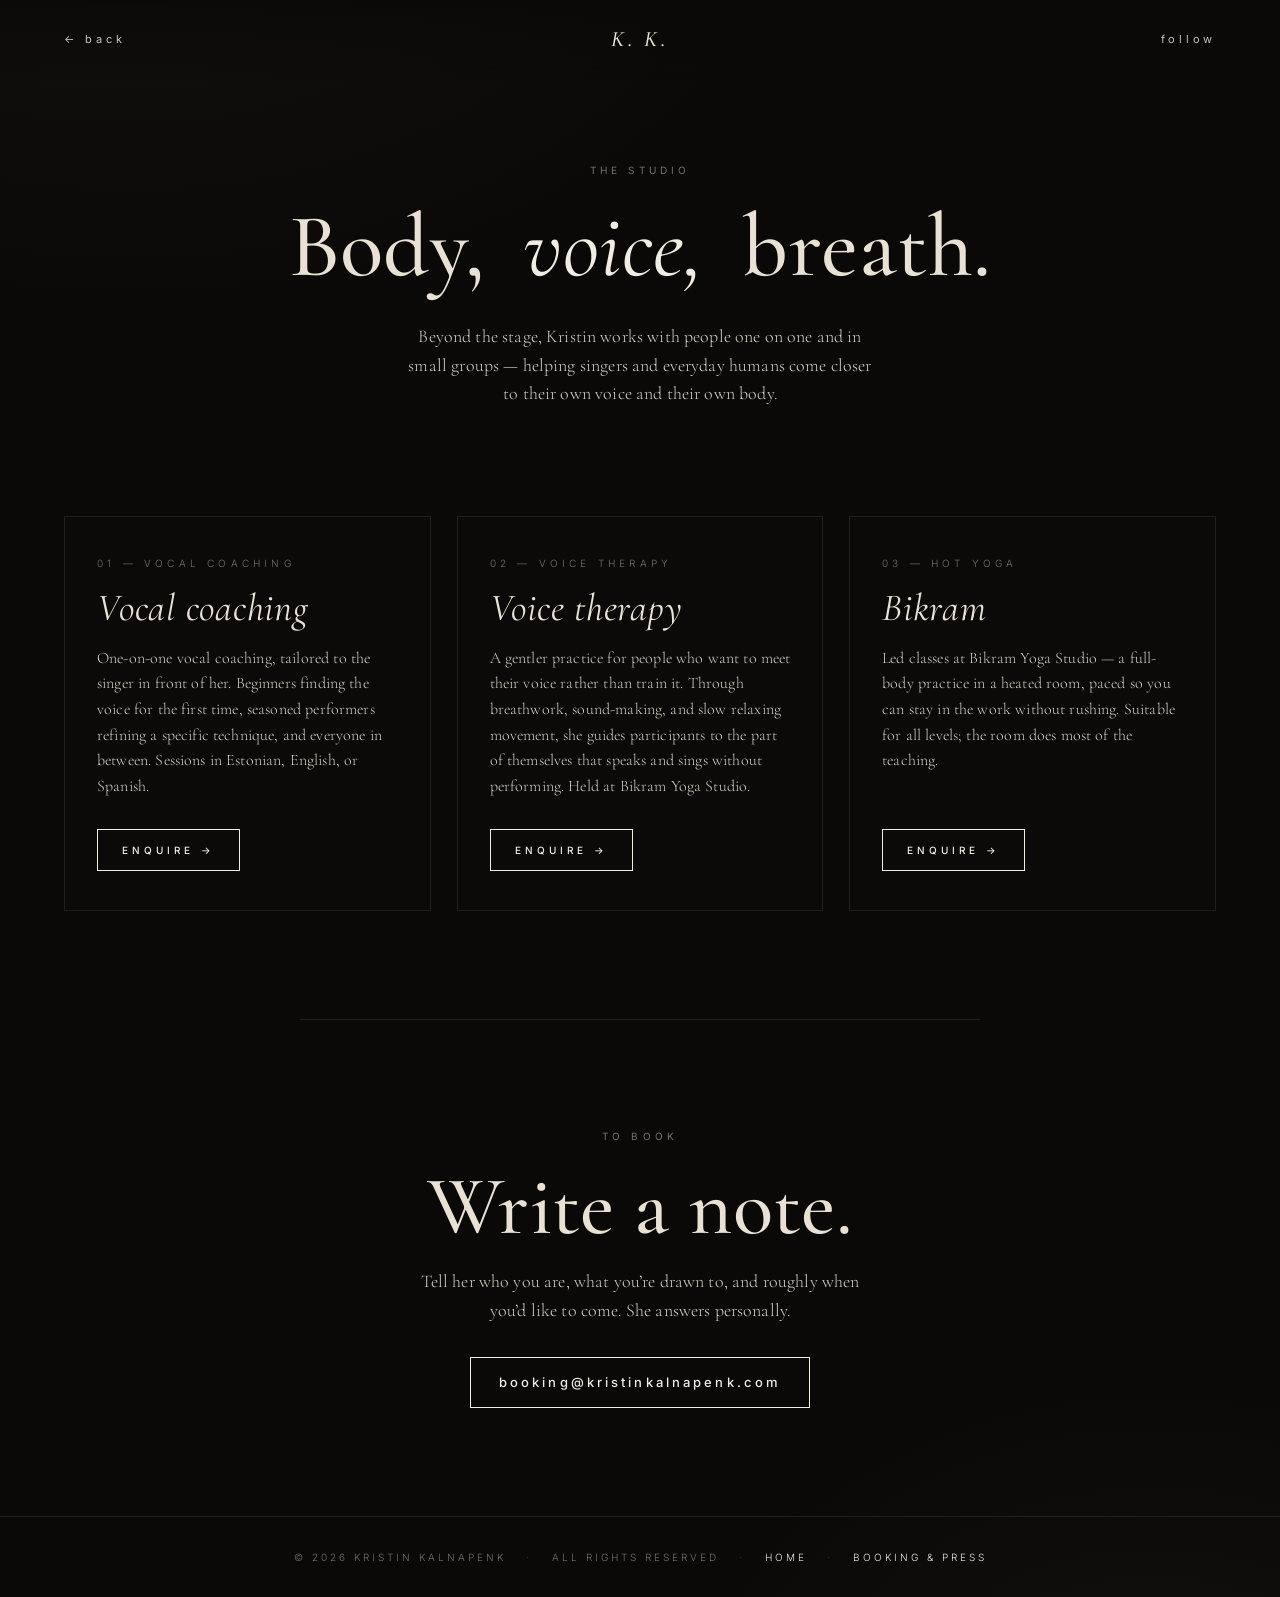
==== docs/studio/index.html @ 3a5e16c9 "Initial dev mirror of production site + Fienta sync workflow" ====
<!doctype html>
<html lang="en">
<head>
<meta charset="utf-8" />
<meta name="viewport" content="width=device-width, initial-scale=1, viewport-fit=cover" />
<title>Studio — Kristin Kalnapenk</title>
<meta name="description" content="The studio — vocal coaching, voice therapy, and Hot Yoga with Kristin Kalnapenk." />
<meta name="theme-color" content="#0a0908" />

<meta property="og:title" content="Kristin Kalnapenk — Studio" />
<meta property="og:description" content="Vocal coaching, voice therapy, and Hot Yoga." />
<meta property="og:type" content="website" />
<meta property="og:url" content="https://kristinkalnapenk.com/studio/" />
<meta property="og:image" content="https://kristinkalnapenk.com/assets/img/portrait-02.jpg" />

<link rel="preconnect" href="https://fonts.googleapis.com" />
<link rel="preconnect" href="https://fonts.gstatic.com" crossorigin />
<link rel="stylesheet" href="https://fonts.googleapis.com/css2?family=Cormorant+Garamond:ital,wght@0,300;0,400;0,500;0,600;0,700;1,300;1,400;1,500&family=Inter:wght@300;400;500;600&display=swap" />

<link rel="stylesheet" href="../styles.css" />
</head>
<body>

<header class="nav nav--subpage" data-nav>
  <a class="nav-link" href="../"><span>&larr; back</span></a>
  <a class="nav-logo" href="../" aria-label="Kristin Kalnapenk home">
    <span class="nav-logo-text">K.&nbsp;K.</span>
  </a>
  <a class="nav-link" href="../#follow"><span>follow</span></a>
</header>


<main>

  <!-- HEAD ============================================================== -->
  <section class="sub-hero">
    <p class="section-eyebrow">the studio</p>
    <h1 class="sub-title">
      <span>Body,</span>
      <span class="italic">voice,</span>
      <span>breath.</span>
    </h1>
    <p class="sub-lede">
      Beyond the stage, Kristin works with people one&nbsp;on&nbsp;one and in
      small groups &mdash; helping singers and everyday humans
      come closer to their own voice and their own body.
    </p>
  </section>


  <!-- OFFERINGS ========================================================= -->
  <section class="offerings">
    <article class="offer reveal">
      <p class="offer-label">01 &mdash; Vocal coaching</p>
      <h2 class="offer-title serif-display">
        <span class="italic">Vocal coaching</span>
      </h2>
      <p class="offer-body">
        One-on-one vocal coaching, tailored to the singer in
        front of her. Beginners finding the voice for the first
        time, seasoned performers refining a specific technique,
        and everyone in between. Sessions in Estonian, English,
        or Spanish.
      </p>
      <a class="ghost-btn" href="mailto:booking@kristinkalnapenk.com?subject=Vocal%20coaching">
        Enquire &rarr;
      </a>
    </article>

    <article class="offer reveal">
      <p class="offer-label">02 &mdash; Voice therapy</p>
      <h2 class="offer-title serif-display">
        <span class="italic">Voice therapy</span>
      </h2>
      <p class="offer-body">
        A gentler practice for people who want to meet their
        voice rather than train it. Through breathwork,
        sound-making, and slow relaxing movement, she guides
        participants to the part of themselves that speaks and
        sings without performing. Held at Bikram Yoga
        Studio.
      </p>
      <a class="ghost-btn" href="mailto:booking@kristinkalnapenk.com?subject=Voice%20therapy">
        Enquire &rarr;
      </a>
    </article>

    <article class="offer reveal">
      <p class="offer-label">03 &mdash; Hot Yoga</p>
      <h2 class="offer-title serif-display">
        <span class="italic">Bikram</span>
      </h2>
      <p class="offer-body">
        Led classes at Bikram Yoga Studio &mdash; a full-body
        practice in a heated room, paced so you can stay in the
        work without rushing. Suitable for all levels; the room
        does most of the teaching.
      </p>
      <a class="ghost-btn" href="mailto:booking@kristinkalnapenk.com?subject=Hot%20Yoga%20schedule">
        Enquire &rarr;
      </a>
    </article>
  </section>


  <!-- CONTACT =========================================================== -->
  <section class="sub-contact">
    <p class="section-eyebrow">to book</p>
    <h2 class="section-title serif-display">Write a note.</h2>
    <p class="sub-lede">
      Tell her who you are, what you&rsquo;re drawn to, and roughly
      when you&rsquo;d like to come. She answers personally.
    </p>
    <a class="ghost-btn" href="mailto:booking@kristinkalnapenk.com">
      booking@kristinkalnapenk.com
    </a>
  </section>

</main>


<footer class="foot">
  <div class="foot-row">
    <span>&copy; <span data-year>2026</span> Kristin Kalnapenk</span>
    <span class="foot-dot">&middot;</span>
    <span>All rights reserved</span>
    <span class="foot-dot">&middot;</span>
    <a href="../">Home</a>
    <span class="foot-dot">&middot;</span>
    <a href="mailto:booking@kristinkalnapenk.com">Booking &amp; press</a>
  </div>
</footer>


<script src="../script.js"></script>
</body>
</html>
---- docs/styles.css ----
/* ============================================================
   Kristin Kalnapenk — official site
   Editorial monochrome, inspired by her-official.com
   ============================================================ */

:root {
  --bg:        #0a0908;
  --bg-2:      #0f0d0b;
  --ink:       #f2ece2;
  --ink-soft:  #d9d2c5;
  --mute:      #7a7065;
  --rule:      #221f1c;
  --rule-2:    #2a2621;
  --frame:     #e9e2d4;
  --serif:     "Cormorant Garamond", "Times New Roman", serif;
  --sans:      "Inter", ui-sans-serif, system-ui, sans-serif;
  --pad:       clamp(20px, 5vw, 64px);
  --maxw:      1440px;
}

* { box-sizing: border-box; }
html, body { margin: 0; padding: 0; }

html {
  background: var(--bg);
  color: var(--ink);
  -webkit-font-smoothing: antialiased;
  -moz-osx-font-smoothing: grayscale;
  scroll-behavior: smooth;
}

body {
  font-family: var(--sans);
  font-weight: 300;
  font-size: 15px;
  line-height: 1.6;
  letter-spacing: 0.01em;
  overflow-x: hidden;
  background:
    radial-gradient(1200px 800px at 10% -10%, #151210 0%, transparent 60%),
    radial-gradient(900px 700px at 90% 110%, #141110 0%, transparent 55%),
    var(--bg);
}

img { max-width: 100%; display: block; filter: grayscale(1) contrast(1.02); }

a { color: inherit; text-decoration: none; }

::selection { background: var(--ink); color: var(--bg); }

.visually-hidden {
  position: absolute; width: 1px; height: 1px;
  padding: 0; margin: -1px; overflow: hidden;
  clip: rect(0,0,0,0); white-space: nowrap; border: 0;
}

.italic { font-style: italic; }


/* ---------- NAV ---------------------------------------------------- */
.nav {
  position: fixed;
  top: 0; left: 0; right: 0;
  z-index: 50;
  display: grid;
  grid-template-columns: 1fr 1fr auto 1fr 1fr;
  align-items: center;
  column-gap: clamp(16px, 4vw, 56px);
  padding: 22px var(--pad);
  transition: background .5s ease, backdrop-filter .5s ease, padding .4s ease;
}
.nav::before{
  content:"";
  position:absolute; inset:0;
  background: linear-gradient(to bottom, rgba(10,9,8,.85), rgba(10,9,8,0));
  pointer-events:none;
  opacity:1;
  transition: opacity .4s ease;
}
.nav.is-scrolled {
  background: rgba(10, 9, 8, 0.72);
  backdrop-filter: blur(14px) saturate(120%);
  -webkit-backdrop-filter: blur(14px) saturate(120%);
  padding: 14px var(--pad);
  border-bottom: 1px solid var(--rule);
}
.nav.is-scrolled::before { opacity: 0; }

.nav-link,
.nav-logo {
  position: relative;
  z-index: 1;
  font-family: var(--sans);
  font-weight: 400;
  font-size: 11px;
  letter-spacing: 0.34em;
  text-transform: lowercase;
  color: var(--ink);
  opacity: 0.82;
  transition: opacity .25s ease, letter-spacing .3s ease;
}
.nav-link:hover { opacity: 1; letter-spacing: 0.4em; }

.nav-link:nth-child(1) { text-align: right; }
.nav-link:nth-child(2) { text-align: right; }
.nav-link:nth-child(4) { text-align: left; }
.nav-link:nth-child(5) { text-align: left; }

.nav-logo {
  display: inline-flex;
  align-items: center;
  justify-self: center;
  opacity: 1;
}
.nav-logo-text {
  font-family: var(--serif);
  font-style: italic;
  font-weight: 500;
  font-size: 22px;
  letter-spacing: 0.18em;
  text-transform: uppercase;
  color: var(--frame);
}

.nav-burger {
  display: none;
  position: absolute;
  right: var(--pad); top: 50%; transform: translateY(-50%);
  width: 40px; height: 40px;
  background: transparent;
  border: 0;
  cursor: pointer;
  padding: 10px;
}
.nav-burger span {
  display: block;
  height: 1px;
  background: var(--ink);
  margin: 5px 0;
  transition: transform .3s ease, opacity .3s ease;
}
.nav-burger.is-open span:nth-child(1){ transform: translateY(6px) rotate(45deg); }
.nav-burger.is-open span:nth-child(2){ opacity: 0; }
.nav-burger.is-open span:nth-child(3){ transform: translateY(-6px) rotate(-45deg); }

/* mobile drawer */
.drawer {
  position: fixed;
  inset: 0;
  z-index: 40;
  background: var(--bg);
  display: flex;
  flex-direction: column;
  align-items: center;
  justify-content: center;
  gap: 28px;
  opacity: 0;
  pointer-events: none;
  transition: opacity .4s ease;
}
.drawer a {
  font-family: var(--serif);
  font-style: italic;
  font-size: clamp(32px, 8vw, 56px);
  letter-spacing: 0.06em;
  color: var(--frame);
}
.drawer.is-open {
  opacity: 1;
  pointer-events: auto;
}


/* ---------- HERO --------------------------------------------------- */
.hero {
  position: relative;
  min-height: 100svh;
  padding: 120px var(--pad) 40px;
  display: flex;
  flex-direction: column;
  justify-content: center;
}

.hero-grid {
  display: grid;
  grid-template-columns: 1fr 1.3fr 1fr;
  column-gap: clamp(20px, 4vw, 56px);
  align-items: center;
  width: 100%;
  max-width: var(--maxw);
  margin: 0 auto;
}

.hero-fig {
  margin: 0;
  overflow: hidden;
  aspect-ratio: 3 / 4.2;
  background: #111;
  box-shadow:
    0 40px 80px -30px rgba(0,0,0,.7),
    0 0 0 1px rgba(233,226,212,.04);
}
.hero-fig img {
  width: 100%; height: 100%;
  object-fit: cover;
  transition: transform 2.4s cubic-bezier(.2,.7,.2,1);
}
.hero-fig--left  { transform: translateY(-22px); }
.hero-fig--right { transform: translateY(22px); }
.hero-fig:hover img { transform: scale(1.04); }

.hero-title { text-align: center; padding: 0 4px; }

.hero-eyebrow {
  font-family: var(--sans);
  font-size: 10px;
  font-weight: 400;
  letter-spacing: 0.4em;
  text-transform: uppercase;
  color: var(--mute);
  margin: 0 0 18px;
}

.wordmark {
  font-family: var(--serif);
  font-weight: 500;
  font-size: clamp(54px, 10vw, 160px);
  line-height: 0.9;
  letter-spacing: 0.01em;
  margin: 0;
  color: var(--frame);
  text-shadow: 0 2px 30px rgba(242,236,226,0.05);
}
.wordmark-line { display: block; }
.wordmark-line--italic {
  font-style: italic;
  font-weight: 400;
  margin-top: -0.04em;
  text-indent: 0.3em;
  color: var(--ink);
}

.hero-sub {
  font-family: var(--sans);
  font-size: 11px;
  letter-spacing: 0.36em;
  text-transform: uppercase;
  color: var(--mute);
  margin: clamp(22px, 4vw, 56px) 0 0;
}

.hero-credit {
  position: absolute;
  left: var(--pad);
  right: var(--pad);
  bottom: 24px;
  display: flex;
  justify-content: space-between;
  align-items: center;
  font-size: 10px;
  letter-spacing: 0.3em;
  text-transform: uppercase;
  color: var(--mute);
}
.hero-scroll {
  display: inline-flex;
  align-items: center;
  gap: 10px;
  transition: opacity .5s ease, transform .5s ease;
}
.hero-scroll.is-hidden {
  opacity: 0;
  transform: translateY(8px);
  pointer-events: none;
}
.hero-scroll i {
  display: inline-block;
  width: 40px; height: 1px;
  background: var(--mute);
  position: relative;
  overflow: hidden;
}
.hero-scroll i::after{
  content:"";
  position:absolute; inset:0;
  background: var(--ink);
  transform: translateX(-100%);
  animation: scroll-line 2.6s cubic-bezier(.7,.1,.2,1) infinite;
}
@keyframes scroll-line{
  0%   { transform: translateX(-100%); }
  55%  { transform: translateX(0); }
  100% { transform: translateX(100%); }
}


/* ---------- SHARED SECTION BITS ----------------------------------- */
.section-eyebrow {
  font-family: var(--sans);
  font-size: 10px;
  font-weight: 400;
  letter-spacing: 0.42em;
  text-transform: uppercase;
  color: var(--mute);
  margin: 0 0 22px;
}

.section-title {
  font-family: var(--serif);
  font-weight: 500;
  font-size: clamp(40px, 6.5vw, 92px);
  line-height: 0.98;
  letter-spacing: 0.005em;
  margin: 0 0 28px;
  color: var(--frame);
}
.section-title .italic { font-style: italic; font-weight: 400; color: var(--ink); }
.serif-display { font-family: var(--serif); }

.section-head {
  max-width: var(--maxw);
  margin: 0 auto 40px;
  padding: 0 var(--pad);
  text-align: center;
}
.section-head .section-title { margin-bottom: 0; }


/* ---------- MUSIC ------------------------------------------------- */
.music {
  padding: clamp(100px, 14vh, 180px) var(--pad);
  border-top: 1px solid var(--rule);
  background: linear-gradient(180deg, rgba(0,0,0,0) 0%, rgba(0,0,0,0.4) 100%);
}
.music-inner {
  display: grid;
  grid-template-columns: 1fr 1fr;
  column-gap: clamp(40px, 7vw, 120px);
  align-items: center;
  max-width: var(--maxw);
  margin: 0 auto;
}

.music-art {
  position: relative;
}
.music-art-frame {
  position: relative;
  aspect-ratio: 1 / 1;
  overflow: hidden;
  background: #0c0b0a;
  box-shadow:
    0 60px 100px -40px rgba(0,0,0,.9),
    0 0 0 1px rgba(233,226,212,0.06);
}
.music-art-frame::after{
  /* faint grain */
  content:"";
  position:absolute; inset:0;
  background-image: radial-gradient(rgba(255,255,255,0.04) 1px, transparent 1px);
  background-size: 3px 3px;
  mix-blend-mode: overlay;
  pointer-events:none;
}
.music-art img { width: 100%; height: 100%; object-fit: cover; }

.caption {
  margin: 18px 2px 0;
  font-size: 10px;
  letter-spacing: 0.4em;
  text-transform: uppercase;
  color: var(--mute);
}

.section-lede {
  font-family: var(--serif);
  font-weight: 400;
  font-size: clamp(17px, 1.5vw, 20px);
  line-height: 1.55;
  color: var(--ink-soft);
  max-width: 44ch;
  margin: 0 0 36px;
}

.listen {
  list-style: none;
  padding: 0;
  margin: 0;
  border-top: 1px solid var(--rule);
}
.listen li { border-bottom: 1px solid var(--rule); }
.listen a {
  display: flex;
  align-items: center;
  justify-content: space-between;
  padding: 18px 2px;
  font-family: var(--sans);
  font-size: 12px;
  font-weight: 400;
  letter-spacing: 0.32em;
  text-transform: uppercase;
  color: var(--ink);
  transition: padding .3s ease, color .25s ease;
}
.listen a:hover { padding-left: 12px; color: var(--frame); }
.listen a i {
  font-style: normal;
  opacity: .5;
  transition: transform .3s ease, opacity .3s ease;
}
.listen a:hover i { transform: translateX(6px); opacity: 1; }


/* ---------- FEATURE / ABOUT ---------------------------------------- */
.feature {
  position: relative;
  padding: clamp(120px, 20vh, 240px) var(--pad);
  isolation: isolate;
  overflow: hidden;
}
.feature-bg {
  position: absolute; inset: 0;
  z-index: -1;
}
.feature-bg img {
  width: 100%; height: 100%;
  object-fit: cover;
  opacity: 0.22;
  transform: scale(1.08);
  filter: grayscale(1) contrast(1.1) brightness(0.6);
}
.feature-bg::after{
  content:"";
  position:absolute; inset:0;
  background: linear-gradient(180deg, rgba(10,9,8,0.9), rgba(10,9,8,0.65), rgba(10,9,8,0.95));
}

.feature-inner {
  max-width: 780px;
  margin: 0 auto;
  text-align: center;
}
.feature-body {
  font-family: var(--serif);
  font-size: clamp(18px, 1.7vw, 22px);
  line-height: 1.6;
  color: var(--ink-soft);
  max-width: 56ch;
  margin: 0 auto 18px;
}


/* ---------- LIVE --------------------------------------------------- */
.live {
  position: relative;
  padding: clamp(100px, 14vh, 160px) var(--pad);
  border-top: 1px solid var(--rule);
}
.live-portraits {
  position: absolute;
  inset: 0;
  display: grid;
  grid-template-columns: 1fr 1fr;
  grid-template-rows: 1fr;
  pointer-events: none;
  overflow: hidden;
}
.live-fig {
  margin: 0;
  height: 100%;
  opacity: .28;
  overflow: hidden;
}
.live-fig img {
  width: 100%; height: 100%;
  object-fit: cover;
  filter: grayscale(1) contrast(1) brightness(0.7);
}
.live-fig--alt img { object-position: right; transform: scaleX(-1); }

.live-card {
  position: relative;
  z-index: 1;
  width: min(480px, 90%);
  margin: 0 auto;
  padding: 56px 40px;
  background: rgba(12,11,10,0.82);
  backdrop-filter: blur(14px);
  -webkit-backdrop-filter: blur(14px);
  border: 1px solid var(--rule-2);
  text-align: center;
}
.live-title {
  font-family: var(--serif);
  font-style: italic;
  font-weight: 500;
  font-size: 40px;
  letter-spacing: 0.12em;
  margin: 0 0 18px;
  color: var(--frame);
}
.live-empty {
  font-size: 12px;
  letter-spacing: 0.3em;
  text-transform: uppercase;
  color: var(--mute);
  margin: 0 0 28px;
}

/* upcoming show variant */
.live-card--show { padding: 48px 40px 40px; }
.live-show-date {
  display: flex;
  flex-direction: column;
  align-items: center;
  gap: 8px;
  margin: 6px 0 22px;
  padding-bottom: 22px;
  border-bottom: 1px solid var(--rule-2);
}
.live-show-day {
  font-family: var(--serif);
  font-weight: 500;
  font-size: clamp(56px, 7vw, 84px);
  line-height: 1;
  letter-spacing: 0.01em;
  color: var(--frame);
}
.live-show-time {
  font-family: var(--sans);
  font-size: 10px;
  font-weight: 400;
  letter-spacing: 0.38em;
  text-transform: uppercase;
  color: var(--mute);
}
.live-show-title {
  font-family: var(--serif);
  font-style: italic;
  font-weight: 500;
  font-size: clamp(34px, 4vw, 46px);
  letter-spacing: 0.06em;
  margin: 0 0 12px;
  color: var(--frame);
}
.live-show-sub {
  margin: 0 0 28px;
  font-family: var(--serif);
  font-size: 15px;
  line-height: 1.55;
  color: var(--ink-soft);
}
.live-show-sub .italic { font-style: italic; color: var(--frame); }

.ghost-btn {
  display: inline-block;
  padding: 12px 24px;
  font-family: var(--sans);
  font-size: 10px;
  font-weight: 500;
  letter-spacing: 0.4em;
  text-transform: uppercase;
  color: var(--ink);
  border: 1px solid var(--ink);
  transition: background .3s ease, color .3s ease;
}
.ghost-btn:hover { background: var(--ink); color: var(--bg); }

.live-booking {
  margin: 28px 0 0;
  padding-top: 22px;
  border-top: 1px solid var(--rule-2);
  font-family: var(--sans);
  font-size: 10px;
  letter-spacing: 0.32em;
  text-transform: uppercase;
  color: var(--mute);
}
.live-booking a {
  color: var(--ink);
  text-transform: none;
  letter-spacing: 0.08em;
  font-family: var(--serif);
  font-style: italic;
  font-size: 14px;
  margin-left: 6px;
  border-bottom: 1px solid transparent;
  transition: border-color .3s ease, color .3s ease;
}
.live-booking a:hover { color: var(--frame); border-bottom-color: var(--ink); }

.live-archive {
  position: relative;
  z-index: 1;
  max-width: 760px;
  margin: 80px auto 0;
  text-align: center;
}

/* upcoming list (multi-show) */
.live-upcoming {
  position: relative;
  z-index: 1;
  max-width: 760px;
  margin: 72px auto 0;
  text-align: center;
}
.live-upcoming .section-eyebrow { margin-bottom: 22px; }

.upcoming-list {
  list-style: none;
  padding: 0;
  margin: 0;
  text-align: left;
}
.upcoming-row {
  display: grid;
  grid-template-columns: 120px 1fr auto;
  align-items: center;
  gap: 28px;
  padding: 22px 6px;
  border-top: 1px solid var(--rule-2);
  background: rgba(10, 9, 8, 0.5);
  backdrop-filter: blur(6px);
  transition: background .3s ease, padding .3s ease;
}
.upcoming-row:last-child { border-bottom: 1px solid var(--rule-2); }
.upcoming-row:hover { background: rgba(18, 15, 13, 0.7); }

.upcoming-date .upcoming-day {
  display: block;
  font-family: var(--serif);
  font-size: 32px;
  line-height: 1;
  letter-spacing: 0.02em;
  color: var(--frame);
}
.upcoming-date .upcoming-year {
  display: block;
  font-size: 10px;
  letter-spacing: 0.34em;
  text-transform: uppercase;
  color: var(--mute);
  margin-top: 6px;
}

.upcoming-meta .upcoming-title {
  margin: 0;
  font-family: var(--serif);
  font-size: 20px;
  font-style: italic;
  color: var(--ink);
  line-height: 1.25;
}
.upcoming-meta .upcoming-city {
  margin: 4px 0 0;
  font-size: 10px;
  letter-spacing: 0.28em;
  text-transform: uppercase;
  color: var(--mute);
}

.upcoming-cta {
  font-family: var(--sans);
  font-size: 10px;
  font-weight: 500;
  letter-spacing: 0.34em;
  text-transform: uppercase;
  color: var(--ink);
  padding: 10px 16px;
  border: 1px solid var(--rule-2);
  transition: background .3s ease, color .3s ease, border-color .3s ease;
  white-space: nowrap;
}
.upcoming-cta:hover {
  background: var(--ink);
  color: var(--bg);
  border-color: transparent;
}
.upcoming-tag {
  font-family: var(--sans);
  font-size: 9px;
  letter-spacing: 0.4em;
  text-transform: uppercase;
  color: var(--mute);
  padding: 6px 10px;
  border: 1px solid var(--rule-2);
}

.upcoming-more {
  margin: 32px auto 0;
  display: inline-block;
}

@media (max-width: 640px) {
  .upcoming-row {
    grid-template-columns: 90px 1fr;
    row-gap: 8px;
    gap: 16px;
    padding: 18px 6px;
  }
  .upcoming-cta, .upcoming-tag {
    grid-column: 2;
    justify-self: start;
  }
  .upcoming-meta .upcoming-title { font-size: 18px; }
}
.archive-row {
  display: grid;
  grid-template-columns: 120px 1fr auto;
  align-items: center;
  gap: 28px;
  padding: 26px 6px;
  border-top: 1px solid var(--rule-2);
  border-bottom: 1px solid var(--rule-2);
  text-align: left;
  background: rgba(10,9,8,0.6);
  backdrop-filter: blur(6px);
}
.archive-day {
  display: block;
  font-family: var(--serif);
  font-size: 34px;
  line-height: 1;
  color: var(--frame);
  letter-spacing: 0.02em;
}
.archive-year {
  display: block;
  font-size: 10px;
  letter-spacing: 0.34em;
  text-transform: uppercase;
  color: var(--mute);
  margin-top: 6px;
}
.archive-title {
  margin: 0;
  font-family: var(--serif);
  font-size: 22px;
  font-style: italic;
  color: var(--ink);
}
.archive-city {
  margin: 4px 0 0;
  font-size: 11px;
  letter-spacing: 0.28em;
  text-transform: uppercase;
  color: var(--mute);
}
.archive-tag {
  font-size: 9px;
  letter-spacing: 0.4em;
  text-transform: uppercase;
  color: var(--mute);
  padding: 6px 10px;
  border: 1px solid var(--rule-2);
}


/* ---------- VIDEO / GALLERY ---------------------------------------- */
.video {
  padding: clamp(100px, 14vh, 160px) var(--pad);
  border-top: 1px solid var(--rule);
}
.video-grid {
  display: grid;
  grid-template-columns: repeat(4, 1fr);
  gap: clamp(10px, 1vw, 18px);
  max-width: var(--maxw);
  margin: 0 auto;
}
.video-grid--two {
  grid-template-columns: repeat(2, 1fr);
  gap: clamp(14px, 1.6vw, 28px);
}
.video-card {
  position: relative;
  display: block;
  margin: 0;
  overflow: hidden;
  aspect-ratio: 16 / 10;
  background: #0c0b0a;
  cursor: pointer;
  color: var(--frame);
}
.video-grid:not(.video-grid--two) .video-card { aspect-ratio: 3 / 4; }

.video-card img {
  width: 100%; height: 100%;
  object-fit: cover;
  transition: transform 1.6s cubic-bezier(.2,.7,.2,1), filter .6s ease;
}
.video-card::after {
  content: "";
  position: absolute; inset: 0;
  background: linear-gradient(180deg, rgba(10,9,8,0) 45%, rgba(10,9,8,0.82) 100%);
  pointer-events: none;
  transition: opacity .5s ease;
}
.video-card:hover img {
  transform: scale(1.05);
  filter: grayscale(1) contrast(1.08) brightness(0.82);
}

.video-play {
  position: absolute;
  top: 50%; left: 50%;
  transform: translate(-50%, -50%) scale(.96);
  width: 68px; height: 68px;
  border-radius: 50%;
  display: grid;
  place-items: center;
  background: rgba(10,9,8,0.35);
  backdrop-filter: blur(8px);
  -webkit-backdrop-filter: blur(8px);
  border: 1px solid rgba(242,236,226,0.5);
  color: var(--frame);
  transition: transform .5s cubic-bezier(.2,.7,.2,1), background .3s ease, border-color .3s ease;
  z-index: 2;
}
.video-play svg { transform: translateX(2px); }
.video-card:hover .video-play {
  transform: translate(-50%, -50%) scale(1.06);
  background: rgba(242,236,226,0.95);
  color: var(--bg);
  border-color: transparent;
}

.video-card figcaption {
  position: absolute;
  left: 22px; right: 22px; bottom: 20px;
  display: grid;
  grid-template-columns: auto 1fr auto;
  align-items: baseline;
  gap: 14px;
  z-index: 2;
  color: var(--frame);
}
.video-card .v-kind {
  font-family: var(--sans);
  font-size: 9px;
  letter-spacing: 0.4em;
  text-transform: uppercase;
  opacity: 0.7;
}
.video-card .v-title {
  font-family: var(--serif);
  font-style: italic;
  font-size: clamp(20px, 2.3vw, 30px);
  letter-spacing: 0.02em;
}
.video-card .v-watch {
  font-family: var(--sans);
  font-size: 10px;
  letter-spacing: 0.34em;
  text-transform: uppercase;
  opacity: 0.85;
  justify-self: end;
  white-space: nowrap;
}
.video-card .v-watch i {
  font-style: normal;
  opacity: 0.8;
  transition: transform .3s ease;
}
.video-card:hover .v-watch i { transform: translateX(6px); }


/* ---------- PORTRAITS (GALLERY) ------------------------------------ */
.portraits {
  padding: clamp(100px, 14vh, 160px) var(--pad);
  border-top: 1px solid var(--rule);
  background:
    radial-gradient(900px 600px at 100% 0%, #12100e 0%, transparent 60%),
    var(--bg);
}
.portraits-grid {
  display: grid;
  grid-template-columns: repeat(4, 1fr);
  gap: clamp(10px, 1vw, 16px);
  max-width: var(--maxw);
  margin: 0 auto;
}
.portrait-card {
  position: relative;
  margin: 0;
  overflow: hidden;
  aspect-ratio: 3 / 4;
  background: #0c0b0a;
  cursor: zoom-in;
}
.portrait-card img {
  width: 100%; height: 100%;
  object-fit: cover;
  transition: transform 1.6s cubic-bezier(.2,.7,.2,1), filter .6s ease;
}
.portrait-card::after {
  content: "";
  position: absolute; inset: 0;
  background: linear-gradient(180deg, rgba(10,9,8,0) 55%, rgba(10,9,8,0.55) 100%);
  pointer-events: none;
  opacity: 0;
  transition: opacity .5s ease;
}
.portrait-card:hover img {
  transform: scale(1.05);
  filter: grayscale(1) contrast(1.1) brightness(0.82);
}
.portrait-card:hover::after { opacity: 1; }

@media (max-width: 960px) {
  .portraits-grid { grid-template-columns: repeat(3, 1fr); }
}
@media (max-width: 640px) {
  .portraits-grid { grid-template-columns: repeat(2, 1fr); }
}


/* ---------- OFFERINGS SUBPAGE -------------------------------------- */
.nav--subpage {
  grid-template-columns: 1fr auto 1fr;
}
.nav--subpage .nav-link:first-of-type { justify-self: start; text-align: left; }
.nav--subpage .nav-link:last-of-type  { justify-self: end;   text-align: right; }

.sub-hero {
  padding: clamp(140px, 18vh, 220px) var(--pad) clamp(80px, 12vh, 140px);
  text-align: center;
  max-width: 880px;
  margin: 0 auto;
}
.sub-title {
  font-family: var(--serif);
  font-weight: 500;
  font-size: clamp(44px, 7vw, 96px);
  line-height: 1.05;
  letter-spacing: 0.005em;
  color: var(--frame);
  margin: 18px 0 28px;
}
.sub-title span { display: inline-block; margin: 0 8px; }
.sub-title .italic { font-style: italic; font-weight: 400; color: var(--ink); }
.sub-lede {
  font-family: var(--serif);
  font-size: clamp(16px, 1.4vw, 19px);
  line-height: 1.6;
  color: var(--ink-soft);
  max-width: 52ch;
  margin: 0 auto;
}

.offerings {
  padding: 0 var(--pad) clamp(80px, 12vh, 140px);
  display: grid;
  gap: clamp(20px, 2vw, 36px);
  grid-template-columns: repeat(3, 1fr);
  max-width: var(--maxw);
  margin: 0 auto;
}
.offer {
  padding: clamp(28px, 3vw, 44px) clamp(24px, 2.5vw, 36px);
  border: 1px solid var(--rule);
  background: rgba(15, 13, 11, 0.5);
  display: flex;
  flex-direction: column;
  gap: 18px;
  transition: border-color .3s ease, background .3s ease, transform .4s cubic-bezier(.2,.7,.2,1);
}
.offer:hover {
  border-color: var(--rule-2);
  background: rgba(20, 17, 14, 0.65);
  transform: translateY(-4px);
}
.offer-label {
  font-family: var(--sans);
  font-size: 10px;
  letter-spacing: 0.42em;
  text-transform: uppercase;
  color: var(--mute);
  margin: 0;
}
.offer-title {
  font-family: var(--serif);
  font-weight: 500;
  font-size: clamp(32px, 3vw, 42px);
  line-height: 1;
  letter-spacing: 0.02em;
  margin: 0;
  color: var(--frame);
}
.offer-title .italic { font-style: italic; font-weight: 400; }
.offer-body {
  font-family: var(--serif);
  font-size: 16px;
  line-height: 1.6;
  color: var(--ink-soft);
  margin: 0;
  flex: 1;
}
.offer .ghost-btn {
  align-self: flex-start;
  margin-top: 12px;
}

.sub-contact {
  padding: clamp(80px, 12vh, 140px) var(--pad);
  text-align: center;
  border-top: 1px solid var(--rule);
  max-width: 680px;
  margin: 0 auto;
}
.sub-contact .section-title { margin-bottom: 20px; }
.sub-contact .sub-lede { margin-bottom: 32px; }
.sub-contact .ghost-btn {
  font-family: var(--sans);
  letter-spacing: 0.24em;
  padding: 14px 28px;
  text-transform: none;
  font-size: 13px;
}

@media (max-width: 960px) {
  .offerings { grid-template-columns: 1fr; }
}


/* ---------- BIOGRAPHY ---------------------------------------------- */
.bio {
  padding: clamp(100px, 14vh, 160px) var(--pad);
  border-top: 1px solid var(--rule);
}
.bio-inner {
  max-width: 680px;
  margin: 0 auto;
}
.bio-body {
  font-family: var(--serif);
  font-size: clamp(17px, 1.4vw, 19px);
  line-height: 1.7;
  color: var(--ink-soft);
  margin: 0 0 24px;
  text-align: justify;
  hyphens: auto;
}
.bio-body:first-letter {
  /* no drop cap by default — keep quiet */
}

.bio-strip {
  margin: 40px 0 0;
  padding-top: 24px;
  border-top: 1px solid var(--rule-2);
}
.bio-strip-label {
  font-family: var(--sans);
  font-size: 10px;
  font-weight: 400;
  letter-spacing: 0.42em;
  text-transform: uppercase;
  color: var(--mute);
  margin: 0 0 14px;
}
.bio-strip-list {
  font-family: var(--serif);
  font-style: italic;
  font-size: clamp(15px, 1.3vw, 18px);
  line-height: 1.8;
  color: var(--ink-soft);
  margin: 0;
}
.bio-dot { color: var(--mute); opacity: .6; margin: 0 2px; font-style: normal; }

@media (max-width: 640px) {
  .bio-body { text-align: left; hyphens: none; }
}


/* ---------- MARQUEE ------------------------------------------------ */
.marquee {
  overflow: hidden;
  border-top: 1px solid var(--rule);
  border-bottom: 1px solid var(--rule);
  padding: 22px 0;
  background: var(--bg-2);
}
.marquee-track {
  display: flex;
  gap: 40px;
  white-space: nowrap;
  animation: marquee 48s linear infinite;
  font-family: var(--serif);
  font-size: clamp(28px, 4vw, 60px);
  color: var(--frame);
  letter-spacing: 0.04em;
}
.marquee-track em {
  font-style: italic;
  color: var(--mute);
  font-weight: 400;
}
.marquee-track .dot {
  color: var(--mute);
}
@keyframes marquee {
  from { transform: translateX(0); }
  to   { transform: translateX(-50%); }
}


/* ---------- FOLLOW ------------------------------------------------- */
.follow {
  padding: clamp(100px, 14vh, 180px) var(--pad);
  text-align: center;
}
.follow-inner {
  max-width: 760px;
  margin: 0 auto;
}

.signup {
  display: flex;
  justify-content: center;
  align-items: stretch;
  max-width: 560px;
  margin: 36px auto 56px;
  border-bottom: 1px solid var(--ink);
}
.signup label { flex: 1; display: flex; }
.signup input {
  flex: 1;
  background: transparent;
  border: 0;
  padding: 16px 4px;
  color: var(--ink);
  font-family: var(--sans);
  font-size: 14px;
  letter-spacing: 0.1em;
  outline: none;
}
.signup input::placeholder {
  color: var(--mute);
  letter-spacing: 0.2em;
  text-transform: lowercase;
}
.signup button {
  background: transparent;
  border: 0;
  padding: 0 14px;
  color: var(--ink);
  font-family: var(--sans);
  font-size: 11px;
  font-weight: 500;
  letter-spacing: 0.34em;
  text-transform: uppercase;
  cursor: pointer;
  position: relative;
}
.signup button .btn-sent { display: none; font-style: italic; text-transform: none; letter-spacing: 0.18em; }
.signup.sent input { opacity: .4; pointer-events: none; }
.signup.sent button .btn-default { display: none; }
.signup.sent button .btn-sent   { display: inline; color: var(--frame); }

.socials {
  list-style: none;
  padding: 0;
  margin: 0;
  display: flex;
  flex-wrap: wrap;
  gap: 6px 32px;
  justify-content: center;
  font-size: 11px;
  letter-spacing: 0.32em;
  text-transform: uppercase;
}
.socials a {
  opacity: 0.75;
  padding: 6px 0;
  position: relative;
  transition: opacity .25s ease;
}
.socials a::after {
  content:"";
  position: absolute;
  left: 0; right: 0; bottom: 0;
  height: 1px;
  background: currentColor;
  transform: scaleX(0);
  transform-origin: right center;
  transition: transform .4s cubic-bezier(.7,.1,.2,1);
}
.socials a:hover { opacity: 1; }
.socials a:hover::after {
  transform: scaleX(1);
  transform-origin: left center;
}

.tip {
  margin: 40px 0 0;
  font-family: var(--serif);
  font-style: italic;
  font-size: 15px;
  color: var(--mute);
  letter-spacing: 0.02em;
}
.tip-links {
  display: inline-flex;
  align-items: center;
  gap: 12px;
  margin-left: 12px;
  vertical-align: middle;
}
.tip a {
  color: var(--ink);
  font-style: normal;
  font-family: var(--sans);
  font-size: 10px;
  letter-spacing: 0.4em;
  text-transform: uppercase;
  padding-bottom: 2px;
  border-bottom: 1px solid var(--rule-2);
  transition: border-color .3s ease, color .3s ease;
}
.tip a:hover { border-bottom-color: var(--ink); color: var(--frame); }
.tip-dot { color: var(--mute); opacity: .6; font-size: 10px; }


/* ---------- FOOTER ------------------------------------------------- */
.foot {
  border-top: 1px solid var(--rule);
  padding: 32px var(--pad);
  font-size: 10px;
  letter-spacing: 0.3em;
  text-transform: uppercase;
  color: var(--mute);
}
.foot-row {
  max-width: var(--maxw);
  margin: 0 auto;
  display: flex;
  flex-wrap: wrap;
  align-items: center;
  gap: 10px 20px;
  justify-content: center;
}
.foot a { color: var(--ink); }
.foot-dot { opacity: .5; }


/* ---------- LIGHTBOX ----------------------------------------------- */
.lightbox {
  position: fixed;
  inset: 0;
  z-index: 100;
  display: flex;
  align-items: center;
  justify-content: center;
  background: rgba(6, 5, 4, 0.96);
  backdrop-filter: blur(18px);
  -webkit-backdrop-filter: blur(18px);
  opacity: 0;
  pointer-events: none;
  transition: opacity .4s cubic-bezier(.2,.7,.2,1);
  cursor: zoom-out;
  padding: clamp(20px, 4vw, 56px);
}
.lightbox.is-open {
  opacity: 1;
  pointer-events: auto;
}

.lightbox-figure {
  position: relative;
  margin: 0;
  max-width: min(1100px, 92vw);
  max-height: 88vh;
  display: flex;
  flex-direction: column;
  align-items: center;
  gap: 16px;
  cursor: default;
  transform: scale(0.96);
  opacity: 0;
  transition: transform .5s cubic-bezier(.2,.7,.2,1), opacity .4s ease;
}
.lightbox.is-open .lightbox-figure {
  transform: scale(1);
  opacity: 1;
}

.lightbox-figure img {
  display: block;
  max-width: 100%;
  max-height: 82vh;
  width: auto; height: auto;
  object-fit: contain;
  /* restore original color in the lightbox */
  filter: none;
  box-shadow:
    0 60px 120px -30px rgba(0,0,0,0.8),
    0 0 0 1px rgba(233,226,212,0.05);
}

.lightbox-figure figcaption {
  font-family: var(--sans);
  font-size: 10px;
  letter-spacing: 0.42em;
  text-transform: uppercase;
  color: var(--mute);
}

.lightbox-close,
.lightbox-nav {
  position: absolute;
  z-index: 2;
  width: 44px; height: 44px;
  border-radius: 50%;
  display: grid;
  place-items: center;
  background: rgba(10,9,8,0.55);
  border: 1px solid rgba(242,236,226,0.22);
  color: var(--frame);
  cursor: pointer;
  transition: background .25s ease, border-color .25s ease, transform .25s ease;
  padding: 0;
}
.lightbox-close:hover,
.lightbox-nav:hover {
  background: rgba(242,236,226,0.9);
  color: var(--bg);
  border-color: transparent;
}

.lightbox-close {
  top: clamp(14px, 2.5vw, 28px);
  right: clamp(14px, 2.5vw, 28px);
}
.lightbox-nav.lightbox-prev { left: clamp(14px, 2vw, 28px);  top: 50%; transform: translateY(-50%); }
.lightbox-nav.lightbox-next { right: clamp(14px, 2vw, 28px); top: 50%; transform: translateY(-50%); }
.lightbox-nav:hover.lightbox-prev { transform: translateY(-50%) scale(1.06); }
.lightbox-nav:hover.lightbox-next { transform: translateY(-50%) scale(1.06); }

@media (max-width: 640px) {
  .lightbox-nav { width: 38px; height: 38px; }
  .lightbox-figure img { max-height: 76vh; }
}


/* ---------- FAB ---------------------------------------------------- */
.fab {
  position: fixed;
  left: 20px;
  bottom: 20px;
  z-index: 30;
  width: 52px; height: 52px;
  border-radius: 50%;
  background: transparent;
  border: 1px solid var(--ink);
  color: var(--ink);
  cursor: pointer;
  display: grid;
  place-items: center;
  transition: background .3s ease, color .3s ease, transform .3s ease;
}
.fab:hover { background: var(--ink); color: var(--bg); transform: scale(1.06); }
.fab svg { transform: translateX(1px); }


/* ---------- REVEAL ANIMATION -------------------------------------- */
.reveal {
  opacity: 0;
  transform: translateY(24px);
  transition: opacity 1.2s cubic-bezier(.2,.7,.2,1), transform 1.2s cubic-bezier(.2,.7,.2,1);
}
.reveal.is-in {
  opacity: 1;
  transform: none;
}

@media (prefers-reduced-motion: reduce) {
  *, *::before, *::after {
    animation-duration: 0.01ms !important;
    animation-iteration-count: 1 !important;
    transition-duration: 0.01ms !important;
    scroll-behavior: auto !important;
  }
  .reveal { opacity: 1; transform: none; }
}


/* ---------- RESPONSIVE -------------------------------------------- */
@media (max-width: 960px) {
  .nav { grid-template-columns: 1fr auto 1fr; }
  .nav-link { display: none; }
  .nav-logo { grid-column: 2; justify-self: center; }
  .nav-burger { display: block; position: static; transform: none; grid-column: 3; justify-self: end; }

  .hero { padding-top: 100px; }
  .hero-grid {
    grid-template-columns: 1fr;
    gap: 32px;
  }
  .hero-fig { aspect-ratio: 3 / 4; max-width: 360px; margin: 0 auto; }
  .hero-fig--left, .hero-fig--right { transform: none; }
  .hero-fig--right { order: 3; }
  .hero-title    { order: 2; }
  .hero-fig--left { order: 1; }

  .music-inner { grid-template-columns: 1fr; row-gap: 48px; }

  .video-grid { grid-template-columns: repeat(2, 1fr); }
  .video-grid--two { grid-template-columns: 1fr; }
  .video-card figcaption { grid-template-columns: 1fr; gap: 4px; }
  .video-card .v-watch { justify-self: start; }

  .hero-credit { display: none; }

  .archive-row {
    grid-template-columns: 90px 1fr;
    row-gap: 6px;
  }
  .archive-tag { grid-column: 2; justify-self: start; }
}

@media (max-width: 520px) {
  .wordmark { font-size: 64px; }
  .section-title { font-size: 40px; }
  .signup { flex-direction: column; border-bottom: 0; }
  .signup label { border-bottom: 1px solid var(--ink); margin-bottom: 14px; }
  .socials { gap: 4px 20px; font-size: 10px; }
  .foot-row { font-size: 9px; }
  .fab { width: 46px; height: 46px; }
}
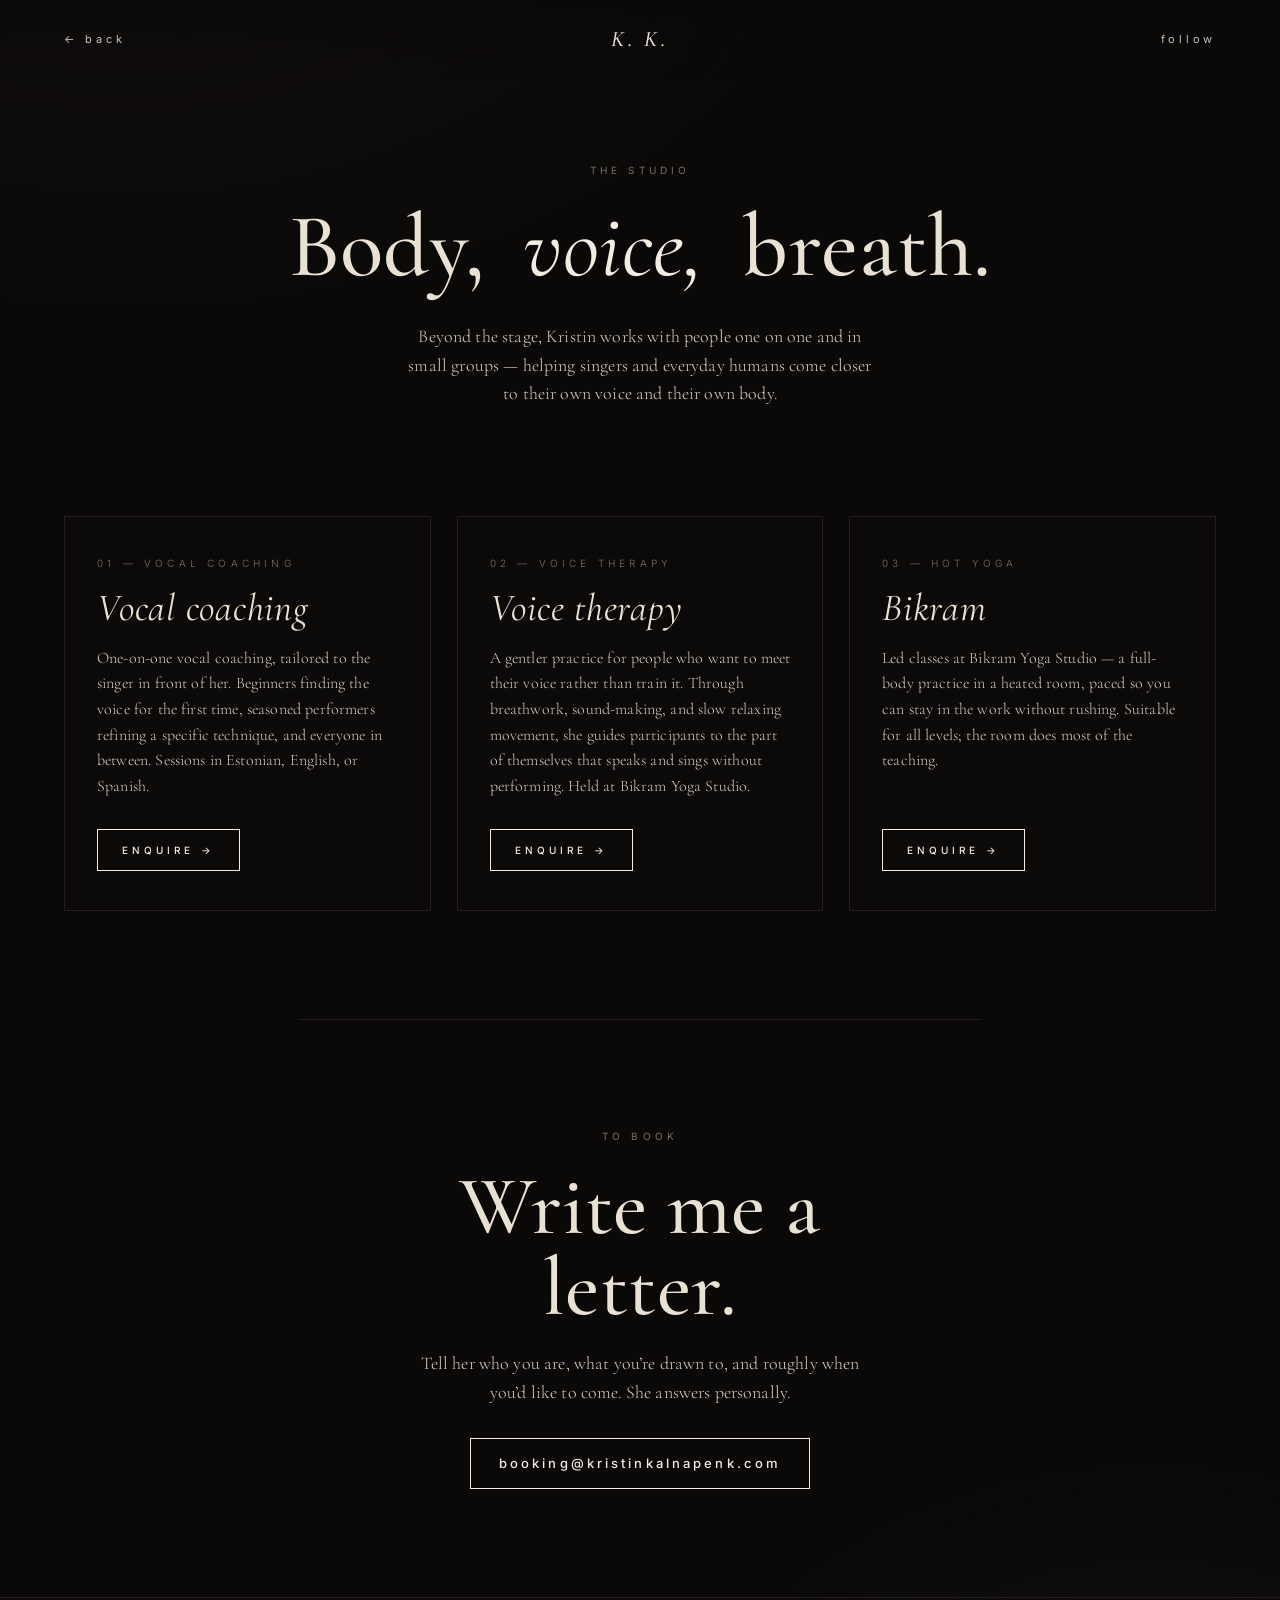
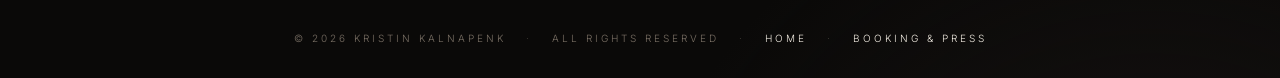
==== commit 29a50e78: "Sync with production (subscribe disable, mailto copy, 'Write me a letter')" ====
--- a/docs/studio/index.html
+++ b/docs/studio/index.html
@@ -106,7 +106,7 @@
   <!-- CONTACT =========================================================== -->
   <section class="sub-contact">
     <p class="section-eyebrow">to book</p>
-    <h2 class="section-title serif-display">Write a note.</h2>
+    <h2 class="section-title serif-display">Write me a letter.</h2>
     <p class="sub-lede">
       Tell her who you are, what you&rsquo;re drawn to, and roughly
       when you&rsquo;d like to come. She answers personally.
--- a/docs/styles.css
+++ b/docs/styles.css
@@ -1159,6 +1159,36 @@
 .signup.sent input { opacity: .4; pointer-events: none; }
 .signup.sent button .btn-default { display: none; }
 .signup.sent button .btn-sent   { display: inline; color: var(--frame); }
+
+/* pending state — subscribe not yet wired up */
+.signup--pending { border-bottom-color: var(--rule-2); opacity: 0.7; cursor: not-allowed; }
+.signup--pending input,
+.signup--pending button { cursor: not-allowed; }
+.signup--pending input::placeholder {
+  color: var(--mute);
+  letter-spacing: 0.32em;
+  text-transform: uppercase;
+  font-style: italic;
+}
+.signup--pending button { color: var(--mute); }
+.signup--pending button .btn-default { font-style: italic; text-transform: none; letter-spacing: 0.18em; }
+
+.signup-note {
+  margin: -36px auto 48px;
+  max-width: 560px;
+  font-family: var(--serif);
+  font-size: 14px;
+  font-style: italic;
+  color: var(--mute);
+  line-height: 1.6;
+}
+.signup-note .italic { font-style: italic; }
+.signup-note a {
+  color: var(--ink);
+  border-bottom: 1px solid var(--rule-2);
+  transition: border-color .3s ease;
+}
+.signup-note a:hover { border-bottom-color: var(--ink); }
 
 .socials {
   list-style: none;
@@ -1345,6 +1375,36 @@
 }
 
 
+/* ---------- TOAST (mailto copy confirmation) ----------------------- */
+.toast {
+  position: fixed;
+  left: 50%;
+  bottom: 28px;
+  transform: translate(-50%, 20px);
+  z-index: 200;
+  background: var(--ink);
+  color: var(--bg);
+  padding: 12px 22px;
+  font-family: var(--sans);
+  font-size: 10px;
+  font-weight: 500;
+  letter-spacing: 0.28em;
+  text-transform: uppercase;
+  white-space: nowrap;
+  max-width: calc(100vw - 32px);
+  overflow: hidden;
+  text-overflow: ellipsis;
+  opacity: 0;
+  pointer-events: none;
+  box-shadow: 0 30px 60px -20px rgba(0,0,0,0.6);
+  transition: opacity .35s ease, transform .5s cubic-bezier(.2,.7,.2,1);
+}
+.toast.is-visible {
+  opacity: 1;
+  transform: translate(-50%, 0);
+}
+
+
 /* ---------- FAB ---------------------------------------------------- */
 .fab {
   position: fixed;
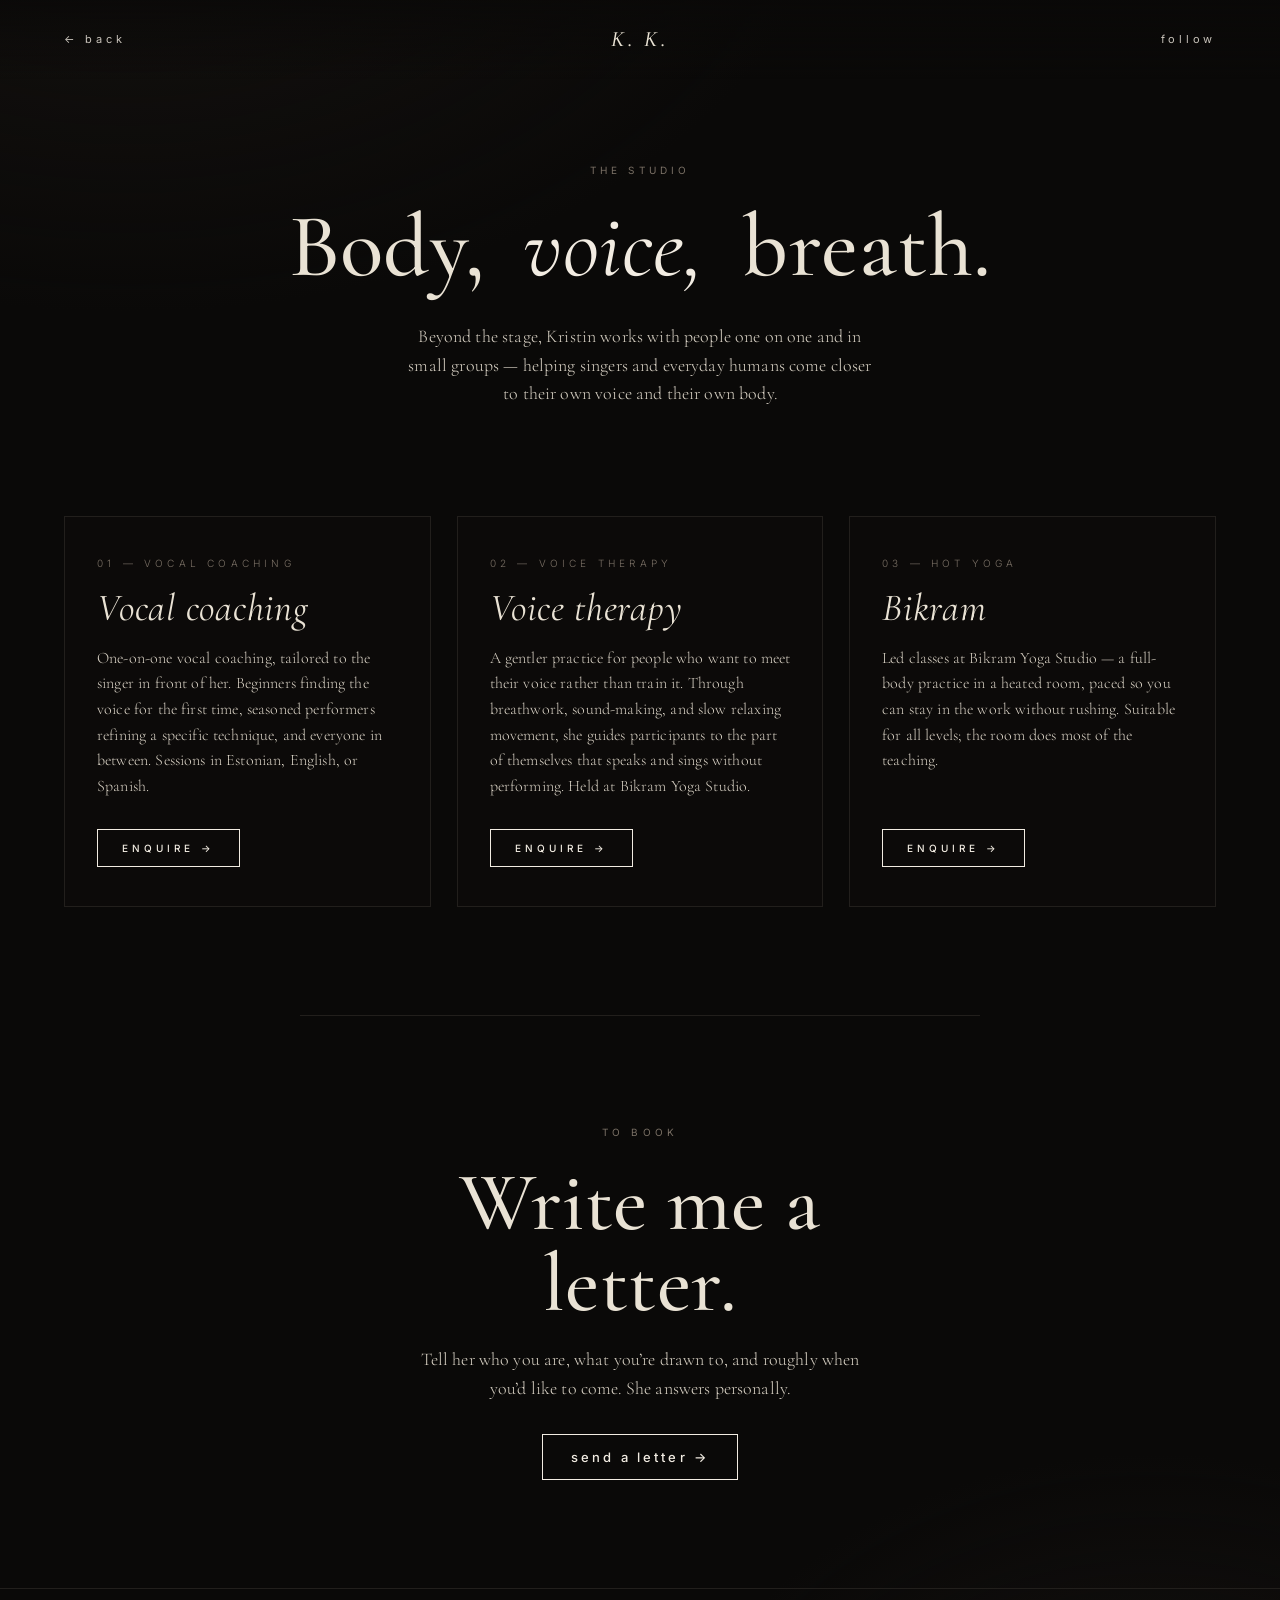
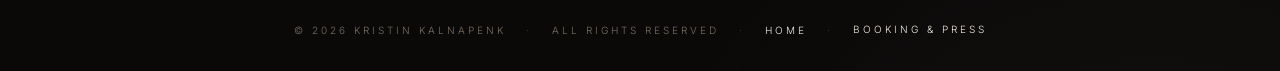
==== commit 9648e467: "Contact modal via Formspree; replace mailto links with contact buttons" ====
--- a/docs/studio/index.html
+++ b/docs/studio/index.html
@@ -62,9 +62,9 @@
         and everyone in between. Sessions in Estonian, English,
         or Spanish.
       </p>
-      <a class="ghost-btn" href="mailto:booking@kristinkalnapenk.com?subject=Vocal%20coaching">
+      <button class="ghost-btn" type="button" data-contact="Vocal coaching">
         Enquire &rarr;
-      </a>
+      </button>
     </article>
 
     <article class="offer reveal">
@@ -80,9 +80,9 @@
         sings without performing. Held at Bikram Yoga
         Studio.
       </p>
-      <a class="ghost-btn" href="mailto:booking@kristinkalnapenk.com?subject=Voice%20therapy">
+      <button class="ghost-btn" type="button" data-contact="Voice therapy">
         Enquire &rarr;
-      </a>
+      </button>
     </article>
 
     <article class="offer reveal">
@@ -96,9 +96,9 @@
         work without rushing. Suitable for all levels; the room
         does most of the teaching.
       </p>
-      <a class="ghost-btn" href="mailto:booking@kristinkalnapenk.com?subject=Hot%20Yoga%20schedule">
+      <button class="ghost-btn" type="button" data-contact="Hot Yoga">
         Enquire &rarr;
-      </a>
+      </button>
     </article>
   </section>
 
@@ -111,9 +111,9 @@
       Tell her who you are, what you&rsquo;re drawn to, and roughly
       when you&rsquo;d like to come. She answers personally.
     </p>
-    <a class="ghost-btn" href="mailto:booking@kristinkalnapenk.com">
-      booking@kristinkalnapenk.com
-    </a>
+    <button class="ghost-btn" type="button" data-contact="General enquiry">
+      send a letter &rarr;
+    </button>
   </section>
 
 </main>
@@ -127,7 +127,7 @@
     <span class="foot-dot">&middot;</span>
     <a href="../">Home</a>
     <span class="foot-dot">&middot;</span>
-    <a href="mailto:booking@kristinkalnapenk.com">Booking &amp; press</a>
+    <button class="foot-btn" type="button" data-contact="Booking enquiry">Booking &amp; press</button>
   </div>
 </footer>
 
--- a/docs/styles.css
+++ b/docs/styles.css
@@ -1375,6 +1375,208 @@
 }
 
 
+/* ---------- CONTACT MODAL ------------------------------------------ */
+.contact-modal {
+  position: fixed;
+  inset: 0;
+  z-index: 150;
+  display: flex;
+  align-items: center;
+  justify-content: center;
+  background: rgba(6, 5, 4, 0.92);
+  backdrop-filter: blur(16px);
+  -webkit-backdrop-filter: blur(16px);
+  opacity: 0;
+  pointer-events: none;
+  transition: opacity .4s ease;
+  padding: clamp(20px, 4vw, 40px);
+}
+.contact-modal.is-open {
+  opacity: 1;
+  pointer-events: auto;
+}
+
+.contact-card {
+  position: relative;
+  width: min(560px, 100%);
+  max-height: 88vh;
+  overflow-y: auto;
+  background: var(--bg-2);
+  border: 1px solid var(--rule-2);
+  padding: clamp(32px, 4vw, 52px);
+  text-align: center;
+  transform: translateY(12px) scale(0.98);
+  opacity: 0;
+  transition: transform .5s cubic-bezier(.2,.7,.2,1), opacity .4s ease;
+  box-shadow: 0 80px 120px -40px rgba(0,0,0,.7);
+}
+.contact-modal.is-open .contact-card {
+  transform: none;
+  opacity: 1;
+}
+
+.contact-close {
+  position: absolute;
+  top: 14px; right: 14px;
+  z-index: 2;
+  width: 40px; height: 40px;
+  border-radius: 50%;
+  background: transparent;
+  border: 1px solid var(--rule-2);
+  color: var(--ink);
+  cursor: pointer;
+  display: grid;
+  place-items: center;
+  padding: 0;
+  transition: background .25s ease, color .25s ease, border-color .25s ease;
+}
+.contact-close:hover {
+  background: var(--ink);
+  color: var(--bg);
+  border-color: transparent;
+}
+
+.contact-eyebrow {
+  font-family: var(--sans);
+  font-size: 10px;
+  font-weight: 400;
+  letter-spacing: 0.42em;
+  text-transform: uppercase;
+  color: var(--mute);
+  margin: 0 0 14px;
+}
+.contact-title {
+  font-family: var(--serif);
+  font-weight: 500;
+  font-size: clamp(28px, 3vw, 38px);
+  color: var(--frame);
+  margin: 0 0 8px;
+  letter-spacing: 0.01em;
+}
+.contact-sub {
+  font-family: var(--serif);
+  font-style: italic;
+  font-size: 15px;
+  color: var(--ink-soft);
+  margin: 0 0 28px;
+}
+
+.contact-fields {
+  display: flex;
+  flex-direction: column;
+  gap: 20px;
+  text-align: left;
+  margin-bottom: 28px;
+}
+.contact-field { display: block; }
+.contact-field-label {
+  display: block;
+  font-family: var(--sans);
+  font-size: 10px;
+  letter-spacing: 0.34em;
+  text-transform: uppercase;
+  color: var(--mute);
+  margin-bottom: 6px;
+}
+.contact-field input,
+.contact-field textarea {
+  width: 100%;
+  background: transparent;
+  border: 0;
+  border-bottom: 1px solid var(--rule-2);
+  padding: 10px 0;
+  color: var(--ink);
+  font-family: var(--sans);
+  font-size: 14px;
+  letter-spacing: 0.02em;
+  border-radius: 0;
+  -webkit-appearance: none;
+  appearance: none;
+  transition: border-color .25s ease;
+}
+.contact-field input:focus,
+.contact-field textarea:focus {
+  outline: none;
+  border-bottom-color: var(--ink);
+}
+.contact-field textarea {
+  min-height: 104px;
+  line-height: 1.5;
+  resize: vertical;
+}
+
+.contact-actions {
+  display: flex;
+  flex-direction: column;
+  align-items: center;
+  gap: 14px;
+}
+.contact-submit { min-width: 170px; }
+.contact-submit[disabled] { opacity: 0.55; cursor: default; }
+
+.contact-status {
+  font-family: var(--serif);
+  font-style: italic;
+  font-size: 13px;
+  color: var(--mute);
+  margin: 0;
+  min-height: 1.4em;
+  line-height: 1.5;
+}
+form[data-state="sent"]  .contact-status { color: var(--frame); }
+form[data-state="error"] .contact-status { color: #d6a48e; }
+
+/* Button variants that replaced mailto links */
+.live-booking-btn,
+.foot-btn {
+  background: transparent;
+  border: 0;
+  padding: 0;
+  cursor: pointer;
+  font: inherit;
+  color: inherit;
+  text-transform: inherit;
+  letter-spacing: inherit;
+}
+.live-booking-btn {
+  display: inline-block;
+  margin-top: 10px;
+  padding: 6px 14px;
+  border: 1px solid var(--rule-2);
+  font-family: var(--sans);
+  font-size: 10px;
+  font-weight: 500;
+  letter-spacing: 0.34em;
+  text-transform: uppercase;
+  color: var(--ink);
+  transition: background .3s ease, color .3s ease, border-color .3s ease;
+}
+.live-booking-btn:hover {
+  background: var(--ink);
+  color: var(--bg);
+  border-color: transparent;
+}
+.foot-btn {
+  color: var(--ink);
+  border-bottom: 1px solid transparent;
+  padding-bottom: 1px;
+  transition: border-color .25s ease;
+}
+.foot-btn:hover { border-bottom-color: var(--rule-2); }
+
+/* Make .ghost-btn work the same for <button> as for <a> */
+button.ghost-btn {
+  background: transparent;
+  cursor: pointer;
+  font-family: inherit;
+}
+
+@media (max-width: 640px) {
+  .contact-card { padding: 32px 22px; }
+  .contact-title { font-size: 26px; }
+}
+
+
 /* ---------- TOAST (mailto copy confirmation) ----------------------- */
 .toast {
   position: fixed;
